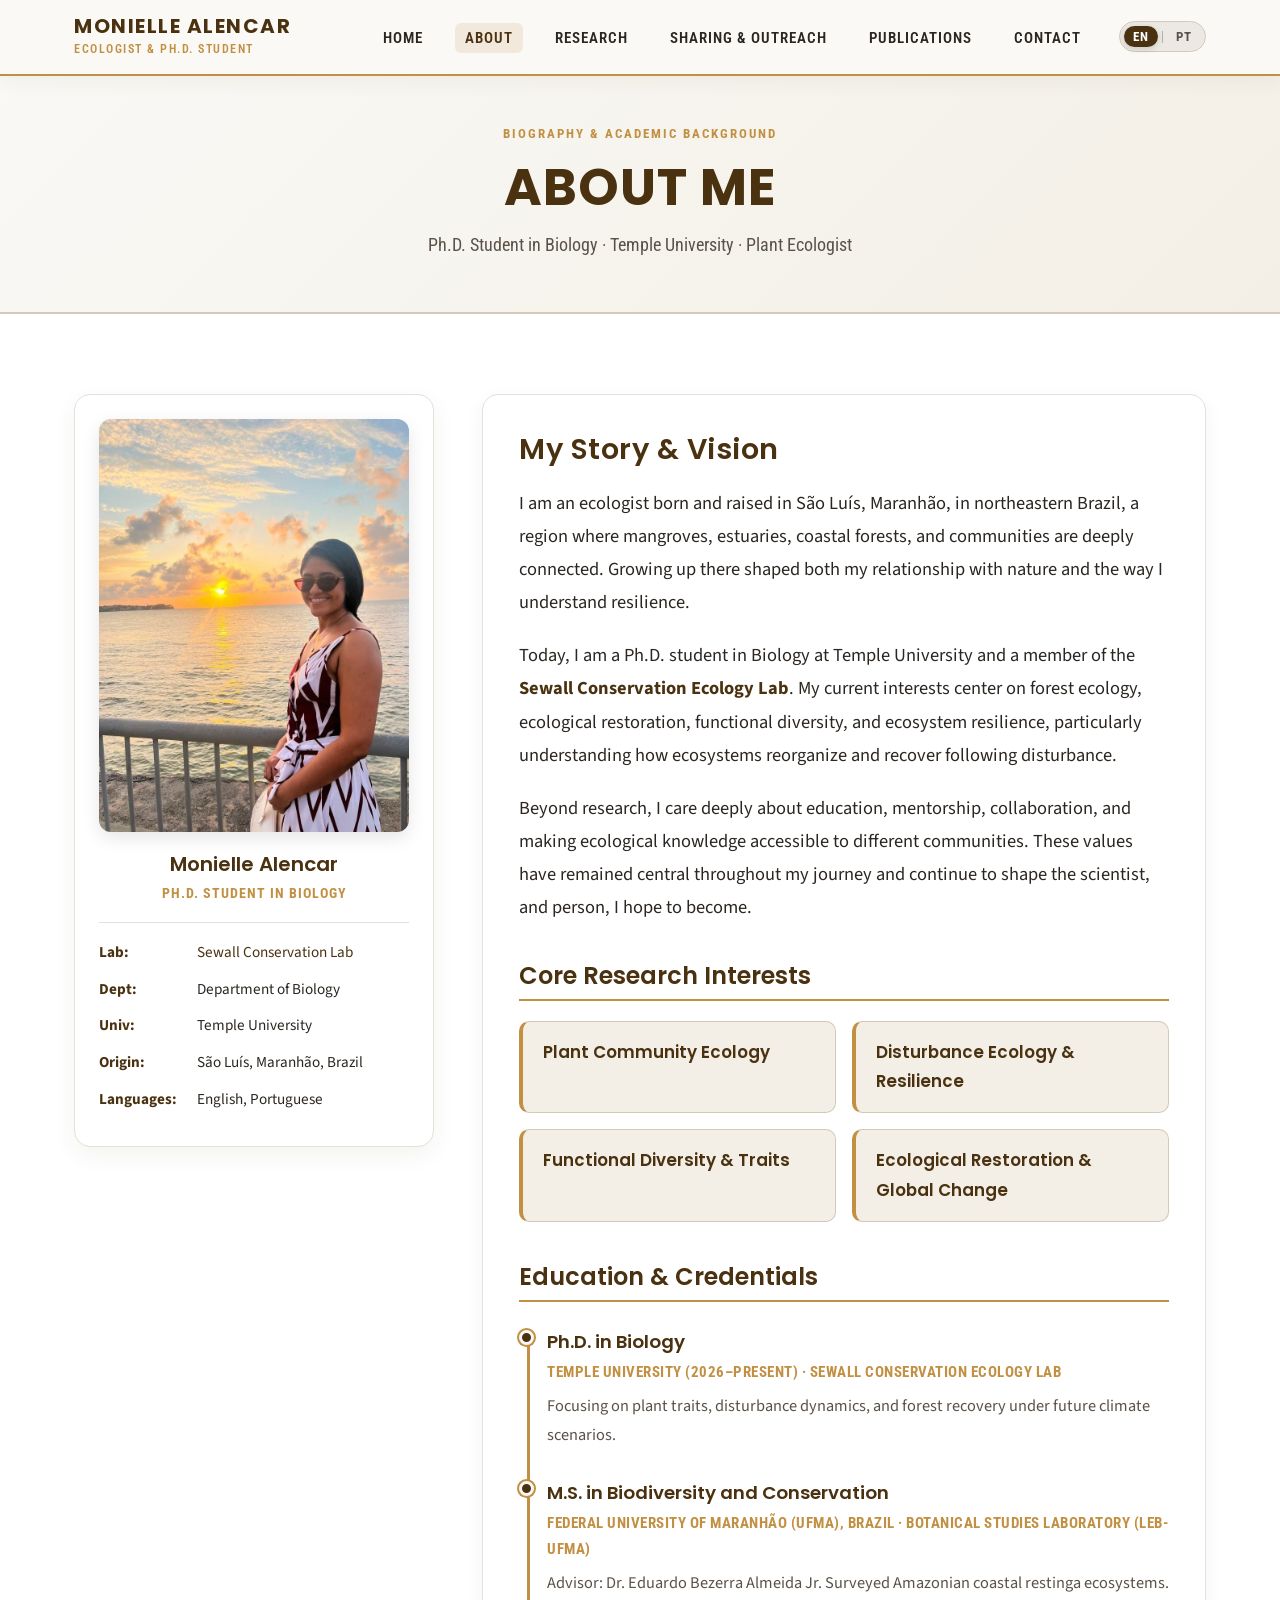
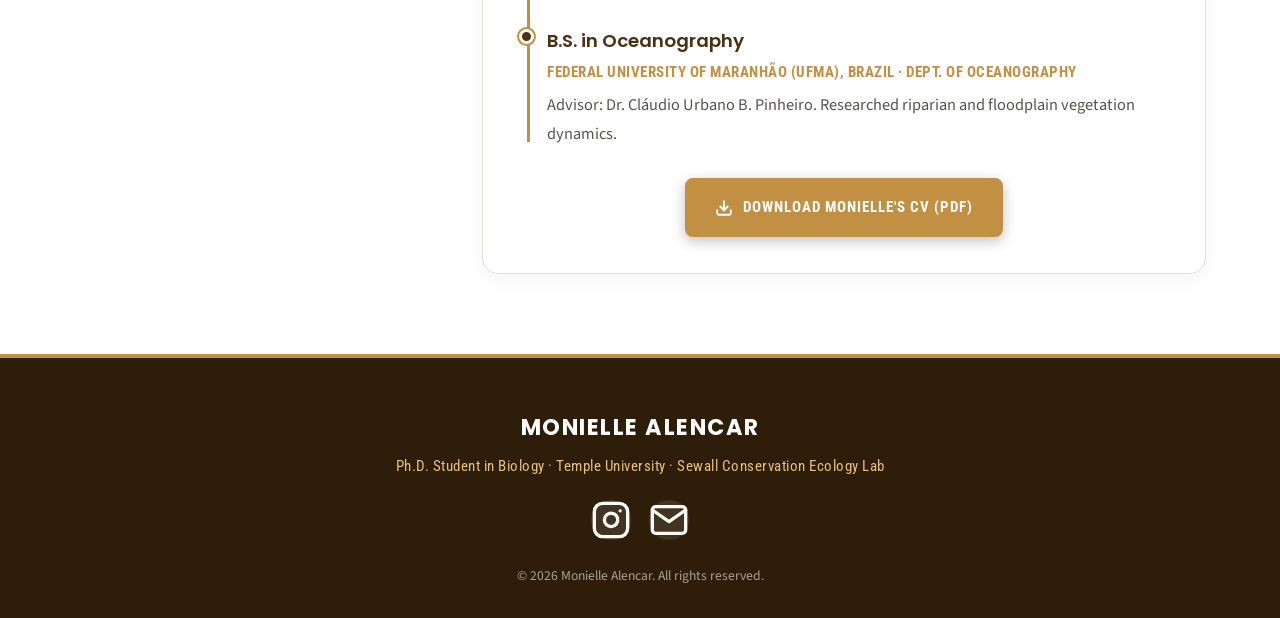
==== about.html @ a879ef67 "Add files via upload" ====
<!DOCTYPE html>
<html lang="en">
<head>
  <meta charset="UTF-8">
  <meta name="viewport" content="width=device-width, initial-scale=1.0">
  <title>About Me — Monielle Alencar</title>
  <meta name="description" content="About Monielle Alencar, Ph.D. Student in Biology at Temple University studying plant community ecology and forest recovery.">
  <link rel="preconnect" href="https://fonts.googleapis.com">
  <link rel="preconnect" href="https://fonts.gstatic.com" crossorigin>
  <link href="https://fonts.googleapis.com/css2?family=Poppins:ital,wght@0,400;0,600;0,700;1,400&family=Roboto+Condensed:wght@400;600;700&family=Source+Sans+Pro:ital,wght@0,400;0,600;1,400&display=swap" rel="stylesheet">
  <link rel="stylesheet" href="css/style.css">
</head>
<body>
  <!-- Navigation Header -->
  <nav class="navbar">
    <div class="nav-container">
      <a href="index.html" class="nav-logo-wrap">
        <span class="nav-logo">Monielle Alencar</span>
        <span class="nav-logo-sub">
          <span class="lang-en">ECOLOGIST &amp; PH.D. STUDENT</span>
          <span class="lang-pt" style="display:none;">ECOLÓGIST &amp; DOUTORANDA</span>
        </span>
      </a>
      <div class="nav-right-wrap">
        <ul class="nav-menu">
          <li><a href="index.html" class="nav-link">
            <span class="lang-en">Home</span>
            <span class="lang-pt" style="display:none;">Início</span>
          </a></li>
          <li><a href="about.html" class="nav-link active">
            <span class="lang-en">About</span>
            <span class="lang-pt" style="display:none;">Sobre</span>
          </a></li>
          <li><a href="research.html" class="nav-link">
            <span class="lang-en">Research</span>
            <span class="lang-pt" style="display:none;">Pesquisa</span>
          </a></li>
          <li><a href="sharing.html" class="nav-link">
            <span class="lang-en">Sharing &amp; Outreach</span>
            <span class="lang-pt" style="display:none;">Divulgação</span>
          </a></li>
          <li><a href="publications.html" class="nav-link">
            <span class="lang-en">Publications</span>
            <span class="lang-pt" style="display:none;">Publicações</span>
          </a></li>
          <li><a href="contact.html" class="nav-link">
            <span class="lang-en">Contact</span>
            <span class="lang-pt" style="display:none;">Contato</span>
          </a></li>
        </ul>
        <div class="lang-switcher">
          <button id="lang-en-btn" class="lang-btn active" onclick="setLanguage('en')">EN</button>
          <span class="lang-divider">|</span>
          <button id="lang-pt-btn" class="lang-btn" onclick="setLanguage('pt')">PT</button>
        </div>
        <button class="nav-toggle" aria-label="Toggle navigation">
          <span class="hamburger"></span>
        </button>
      </div>
    </div>
  </nav>

  <main>
    <!-- Subpage Header -->
    <header class="moni-page-header">
      <div class="container">
        <span class="moni-page-tag">
          <span class="lang-en">BIOGRAPHY &amp; ACADEMIC BACKGROUND</span>
          <span class="lang-pt" style="display:none;">BIOGRAFIA &amp; TRAJETÓRIA ACADÊMICA</span>
        </span>
        <h1>
          <span class="lang-en">ABOUT ME</span>
          <span class="lang-pt" style="display:none;">SOBRE MIM</span>
        </h1>
        <p>
          <span class="lang-en">Ph.D. Student in Biology &middot; Temple University &middot; Plant Ecologist</span>
          <span class="lang-pt" style="display:none;">Doutoranda em Biologia &middot; Temple University &middot; Ecóloga Vegetal</span>
        </p>
      </div>
    </header>

    <!-- Main About Grid -->
    <section class="section section-white">
      <div class="container">
        <div class="about-grid">
          <!-- Left Sidebar Profile Card -->
          <div class="about-sidebar-card">
            <img src="Photos/monielle-about.jpg" alt="Monielle Alencar in the field">
            <h3>Monielle Alencar</h3>
            <p class="sub">
              <span class="lang-en">Ph.D. Student in Biology</span>
              <span class="lang-pt" style="display:none;">Doutoranda em Biologia</span>
            </p>
            <div class="about-sidebar-info">
              <div>
                <strong>
                  <span class="lang-en">Lab:</span>
                  <span class="lang-pt" style="display:none;">Lab:</span>
                </strong>
                <span><a href="https://sites.temple.edu/bjsewall/" target="_blank" rel="noopener">Sewall Conservation Lab</a></span>
              </div>
              <div>
                <strong>
                  <span class="lang-en">Dept:</span>
                  <span class="lang-pt" style="display:none;">Depto:</span>
                </strong>
                <span>Department of Biology</span>
              </div>
              <div>
                <strong>
                  <span class="lang-en">Univ:</span>
                  <span class="lang-pt" style="display:none;">Univ:</span>
                </strong>
                <span>Temple University</span>
              </div>
              <div>
                <strong>
                  <span class="lang-en">Origin:</span>
                  <span class="lang-pt" style="display:none;">Origem:</span>
                </strong>
                <span>São Luís, Maranhão, Brazil</span>
              </div>
              <div>
                <strong>
                  <span class="lang-en">Languages:</span>
                  <span class="lang-pt" style="display:none;">Idiomas:</span>
                </strong>
                <span>English, Portuguese</span>
              </div>
            </div>
          </div>

          <!-- Right Content Box: Slide 2 Bio -->
          <div class="about-content-box">
            <h2 style="font-size: 1.8rem; margin-bottom: 20px;">
              <span class="lang-en">My Story &amp; Vision</span>
              <span class="lang-pt" style="display:none;">Minha História e Visão</span>
            </h2>

            <!-- English Bio from Slide 2 -->
            <div class="lang-en" style="line-height: 1.8; color: var(--color-text);">
              <p>I am an ecologist born and raised in São Luís, Maranhão, in northeastern Brazil, a region where mangroves, estuaries, coastal forests, and communities are deeply connected. Growing up there shaped both my relationship with nature and the way I understand resilience.</p>
              <p>Today, I am a Ph.D. student in Biology at Temple University and a member of the <a href="https://sites.temple.edu/bjsewall/" target="_blank" rel="noopener"><strong>Sewall Conservation Ecology Lab</strong></a>. My current interests center on forest ecology, ecological restoration, functional diversity, and ecosystem resilience, particularly understanding how ecosystems reorganize and recover following disturbance.</p>
              <p>Beyond research, I care deeply about education, mentorship, collaboration, and making ecological knowledge accessible to different communities. These values have remained central throughout my journey and continue to shape the scientist, and person, I hope to become.</p>
            </div>

            <!-- Portuguese Bio from Slide 2 -->
            <div class="lang-pt" style="display:none; line-height: 1.8; color: var(--color-text);">
              <p>Sou uma ecóloga nascida e criada em São Luís, Maranhão, no nordeste do Brasil, uma região onde manguezais, estuários, florestas costeiras e comunidades estão profundamente conectados. Crescer lá moldou tanto minha relação com a natureza quanto a maneira como compreendo a resiliência.</p>
              <p>Hoje, sou estudante de Doutorado em Biologia na Temple University e membro do <a href="https://sites.temple.edu/bjsewall/" target="_blank" rel="noopener"><strong>Sewall Conservation Ecology Lab</strong></a>. Meus interesses atuais concentram-se na ecologia florestal, restauração ecológica, diversidade funcional e resiliência dos ecossistemas, especialmente na compreensão de como os ecossistemas se reorganizam e se recuperam após distúrbios.</p>
              <p>Além da pesquisa, me importo profundamente com a educação, mentoria, colaboração e em tornar o conhecimento ecológico acessível a diferentes comunidades. Esses valores permaneceram centrais ao longo da minha jornada e continuam a moldar a cientista, e a pessoa, que espero me tornar.</p>
            </div>

            <!-- Research Interests Section -->
            <h3 style="margin-top: 36px; border-bottom: 2px solid var(--color-accent); padding-bottom: 8px;">
              <span class="lang-en">Core Research Interests</span>
              <span class="lang-pt" style="display:none;">Principais Interesses de Pesquisa</span>
            </h3>

            <div class="interests-grid">
              <div class="interest-pill">
                <span class="lang-en">Plant Community Ecology</span>
                <span class="lang-pt" style="display:none;">Ecologia de Comunidades Vegetais</span>
              </div>
              <div class="interest-pill">
                <span class="lang-en">Disturbance Ecology &amp; Resilience</span>
                <span class="lang-pt" style="display:none;">Ecologia de Distúrbios e Resiliência</span>
              </div>
              <div class="interest-pill">
                <span class="lang-en">Functional Diversity &amp; Traits</span>
                <span class="lang-pt" style="display:none;">Diversidade Funcional e Atributos</span>
              </div>
              <div class="interest-pill">
                <span class="lang-en">Ecological Restoration &amp; Global Change</span>
                <span class="lang-pt" style="display:none;">Restauração Ecológica e Mudanças Globais</span>
              </div>
            </div>

            <!-- Education Timeline -->
            <h3 style="margin-top: 40px; border-bottom: 2px solid var(--color-accent); padding-bottom: 8px;">
              <span class="lang-en">Education &amp; Credentials</span>
              <span class="lang-pt" style="display:none;">Educação e Títulos</span>
            </h3>

            <div class="timeline">
              <div class="timeline-item">
                <div class="timeline-dot"></div>
                <div class="timeline-degree">
                  <span class="lang-en">Ph.D. in Biology</span>
                  <span class="lang-pt" style="display:none;">Doutorado em Biologia</span>
                </div>
                <div class="timeline-meta">
                  <span class="lang-en">Temple University (2026–Present) &middot; Sewall Conservation Ecology Lab</span>
                  <span class="lang-pt" style="display:none;">Temple University (2026–Presente) &middot; Sewall Conservation Ecology Lab</span>
                </div>
                <div class="timeline-desc">
                  <span class="lang-en">Focusing on plant traits, disturbance dynamics, and forest recovery under future climate scenarios.</span>
                  <span class="lang-pt" style="display:none;">Foco em atributos de plantas, dinâmica de distúrbios e recuperação florestal sob cenários climáticos futuros.</span>
                </div>
              </div>

              <div class="timeline-item">
                <div class="timeline-dot"></div>
                <div class="timeline-degree">
                  <span class="lang-en">M.S. in Biodiversity and Conservation</span>
                  <span class="lang-pt" style="display:none;">Mestrado em Biodiversidade e Conservação</span>
                </div>
                <div class="timeline-meta">
                  <span class="lang-en">Federal University of Maranhão (UFMA), Brazil &middot; Botanical Studies Laboratory (LEB-UFMA)</span>
                  <span class="lang-pt" style="display:none;">Universidade Federal do Maranhão (UFMA) &middot; Laboratório de Estudos Botânicos (LEB-UFMA)</span>
                </div>
                <div class="timeline-desc">
                  <span class="lang-en">Advisor: Dr. Eduardo Bezerra Almeida Jr. Surveyed Amazonian coastal restinga ecosystems.</span>
                  <span class="lang-pt" style="display:none;">Orientador: Dr. Eduardo Bezerra Almeida Jr. Pesquisa sobre restingas amazônicas.</span>
                </div>
              </div>

              <div class="timeline-item">
                <div class="timeline-dot"></div>
                <div class="timeline-degree">
                  <span class="lang-en">B.S. in Oceanography</span>
                  <span class="lang-pt" style="display:none;">Bacharelado em Oceanografia</span>
                </div>
                <div class="timeline-meta">
                  <span class="lang-en">Federal University of Maranhão (UFMA), Brazil &middot; Dept. of Oceanography</span>
                  <span class="lang-pt" style="display:none;">Universidade Federal do Maranhão (UFMA) &middot; Depto. de Oceanografia</span>
                </div>
                <div class="timeline-desc">
                  <span class="lang-en">Advisor: Dr. Cláudio Urbano B. Pinheiro. Researched riparian and floodplain vegetation dynamics.</span>
                  <span class="lang-pt" style="display:none;">Orientador: Dr. Cláudio Urbano B. Pinheiro. Pesquisa sobre vegetação ciliar e estuarina.</span>
                </div>
              </div>
            </div>

            <div style="margin-top: 30px; text-align: center;">
              <a href="Monielle_Alencar_CV.pdf" target="_blank" rel="noopener" class="btn btn-primary">
                <svg width="18" height="18" viewBox="0 0 24 24" fill="none" stroke="currentColor" stroke-width="2.5" stroke-linecap="round" stroke-linejoin="round"><path d="M21 15v4a2 2 0 0 1-2 2H5a2 2 0 0 1-2-2v-4"/><polyline points="7 10 12 15 17 10"/><line x1="12" y1="15" x2="12" y2="3"/></svg>
                <span class="lang-en">Download Monielle's CV (PDF)</span>
                <span class="lang-pt" style="display:none;">Baixar Currículo de Monielle (PDF)</span>
              </a>
            </div>
          </div>
        </div>
      </div>
    </section>
  </main>

  <!-- Footer -->
  <footer class="site-footer">
    <div class="container">
      <p class="footer-name">Monielle Alencar</p>
      <p class="footer-affiliation">
        <span class="lang-en">Ph.D. Student in Biology &middot; Temple University &middot; Sewall Conservation Ecology Lab</span>
        <span class="lang-pt" style="display:none;">Doutoranda em Biologia &middot; Temple University &middot; Sewall Conservation Ecology Lab</span>
      </p>
      <div class="footer-links">
        <a href="https://www.instagram.com/ecologybymoni/" target="_blank" rel="noopener" aria-label="Instagram">
          <svg xmlns="http://www.w3.org/2000/svg" viewBox="0 0 24 24" fill="none" stroke="currentColor" stroke-width="2" stroke-linecap="round" stroke-linejoin="round"><rect x="2" y="2" width="20" height="20" rx="5" ry="5"/><path d="M16 11.37A4 4 0 1 1 12.63 8 4 4 0 0 1 16 11.37z"/><line x1="17.5" y1="6.5" x2="17.51" y2="6.5"/></svg>
        </a>
        <a href="mailto:monielle.alencar@temple.edu" aria-label="Email">
          <svg xmlns="http://www.w3.org/2000/svg" viewBox="0 0 24 24" fill="none" stroke="currentColor" stroke-width="2" stroke-linecap="round" stroke-linejoin="round"><path d="M4 4h16c1.1 0 2 .9 2 2v12c0 1.1-.9 2-2 2H4c-1.1 0-2-.9-2-2V6c0-1.1.9-2 2-2z"/><polyline points="22,6 12,13 2,6"/></svg>
        </a>
      </div>
      <p class="footer-copyright">&copy; 2026 Monielle Alencar. All rights reserved.</p>
    </div>
  </footer>

  <script src="js/main.js"></script>
</body>
</html>
---- css/style.css ----
/* ============================================================
   Monielle Alencar — Personal Academic Website
   Design System: Organic Academic / Botanical Earth Theme
   Colors: Coffee Earth (#4A3110), Warm Gold (#C29043), Warm Cream (#FAF9F6), Spruce (#2A4736)
   Typography: Poppins (Headings) + Roboto Condensed (Subheaders/Nav) + Source Sans Pro (Body)
   Bilingual Support: English & Portuguese
   ============================================================ */

:root {
  /* Color Palette */
  --color-primary: #4A3110;        /* Deep Coffee Earth */
  --color-primary-light: #6B491C;  /* Warm Light Coffee */
  --color-primary-dark: #2D1D09;   /* Darkest Earth */
  --color-accent: #C29043;        /* Warm Earth Gold */
  --color-accent-light: #E8C178;  /* Soft Ochre */
  --color-spruce: #2A4736;        /* Forest Botanical Accent */
  --color-cream: #FAF9F6;         /* Pure Warm Cream Background */
  --color-cream-dark: #F3EFE6;    /* Slightly darker cream card backdrop */
  --color-white: #FFFFFF;         /* Crisp White */
  --color-text: #2B2621;          /* Dark Charcoal Text */
  --color-text-light: #5A5248;    /* Soft Muted Text */
  --color-border: #E5E0D8;        /* Border tint */
  --color-border-warm: #D4C9B8;   /* Warm Border */

  /* Fonts */
  --font-heading: 'Poppins', sans-serif;
  --font-nav: 'Roboto Condensed', sans-serif;
  --font-body: 'Source Sans Pro', -apple-system, sans-serif;

  /* Layout Spacing */
  --section-padding: 80px 0;
  --container-width: 1180px;
  --container-padding: 0 24px;
  --nav-height: 76px;

  /* Transitions */
  --transition-fast: 0.2s ease;
  --transition-normal: 0.35s ease;
  --transition-slow: 0.5s ease;
}

/* ---------- Reset & Base ---------- */
*, *::before, *::after {
  margin: 0;
  padding: 0;
  box-sizing: border-box;
}

html {
  scroll-behavior: smooth;
  -webkit-font-smoothing: antialiased;
  -moz-osx-font-smoothing: grayscale;
}

body {
  font-family: var(--font-body);
  font-size: 1.15rem;
  line-height: 1.75;
  color: var(--color-text);
  background-color: var(--color-cream);
  overflow-x: hidden;
}

img {
  max-width: 100%;
  height: auto;
  display: block;
}

a {
  color: var(--color-primary);
  text-decoration: none;
  transition: color var(--transition-fast);
}

a:hover {
  color: var(--color-accent);
}

::selection {
  background: var(--color-primary);
  color: var(--color-white);
}

/* ---------- Typography ---------- */
h1, h2, h3, h4, h5 {
  font-family: var(--font-heading);
  font-weight: 600;
  line-height: 1.25;
  color: var(--color-primary);
}

h1 {
  font-size: clamp(2.3rem, 5vw, 3.8rem);
  letter-spacing: 0.5px;
}

h2 {
  font-size: clamp(1.75rem, 3.5vw, 2.4rem);
  letter-spacing: 0.5px;
  margin-bottom: 20px;
}

h3 {
  font-size: clamp(1.2rem, 2.2vw, 1.5rem);
  margin-bottom: 12px;
}

p {
  margin-bottom: 1.1em;
}

p:last-child {
  margin-bottom: 0;
}

.container {
  max-width: var(--container-width);
  margin: 0 auto;
  padding: var(--container-padding);
}

/* ---------- Navigation Header ---------- */
.navbar {
  position: fixed;
  top: 0;
  left: 0;
  right: 0;
  height: var(--nav-height);
  z-index: 1000;
  background: rgba(250, 249, 246, 0.96);
  backdrop-filter: blur(10px);
  border-bottom: 2px solid var(--color-accent);
  box-shadow: 0 4px 20px rgba(74, 49, 16, 0.06);
  transition: all var(--transition-normal);
}

.nav-container {
  max-width: var(--container-width);
  margin: 0 auto;
  padding: 0 24px;
  height: 100%;
  display: flex;
  align-items: center;
  justify-content: space-between;
}

.nav-logo-wrap {
  display: flex;
  flex-direction: column;
}

.nav-logo {
  font-family: var(--font-heading);
  font-size: 1.25rem;
  font-weight: 700;
  letter-spacing: 1.5px;
  text-transform: uppercase;
  color: var(--color-primary);
  line-height: 1.1;
}

.nav-logo-sub {
  font-family: var(--font-nav);
  font-size: 0.72rem;
  font-weight: 600;
  letter-spacing: 1.5px;
  text-transform: uppercase;
  color: var(--color-accent);
  margin-top: 2px;
}

.nav-right-wrap {
  display: flex;
  align-items: center;
  gap: 28px;
}

.nav-menu {
  display: flex;
  list-style: none;
  gap: 22px;
  align-items: center;
}

.nav-link {
  font-family: var(--font-nav);
  font-size: 0.95rem;
  font-weight: 600;
  letter-spacing: 1px;
  text-transform: uppercase;
  color: var(--color-text);
  padding: 6px 10px;
  border-radius: 6px;
  transition: all var(--transition-fast);
}

.nav-link:hover,
.nav-link.active {
  color: var(--color-primary);
  background: rgba(194, 144, 67, 0.14);
}

/* Language Selector Pill */
.lang-switcher {
  display: flex;
  align-items: center;
  gap: 3px;
  background: rgba(74, 49, 16, 0.08);
  padding: 4px;
  border-radius: 20px;
  border: 1px solid var(--color-border-warm);
}

.lang-btn {
  background: none;
  border: none;
  font-family: var(--font-nav);
  font-size: 0.8rem;
  font-weight: 700;
  letter-spacing: 1px;
  color: var(--color-text-light);
  cursor: pointer;
  padding: 3px 9px;
  border-radius: 14px;
  transition: all var(--transition-fast);
}

.lang-btn.active {
  background: var(--color-primary);
  color: var(--color-white) !important;
  box-shadow: 0 2px 6px rgba(0, 0, 0, 0.15);
}

.lang-divider {
  font-size: 0.75rem;
  opacity: 0.4;
  color: var(--color-text);
}

/* Hamburger Menu (Mobile) */
.nav-toggle {
  display: none;
  background: none;
  border: none;
  cursor: pointer;
  padding: 8px;
  z-index: 1001;
}

.hamburger {
  display: block;
  width: 24px;
  height: 2px;
  background: var(--color-primary);
  position: relative;
  transition: background var(--transition-fast);
}

.hamburger::before, .hamburger::after {
  content: '';
  position: absolute;
  left: 0;
  width: 24px;
  height: 2px;
  background: var(--color-primary);
  transition: transform var(--transition-normal);
}

.hamburger::before { top: -7px; }
.hamburger::after { top: 7px; }

.nav-toggle.active .hamburger { background: transparent; }
.nav-toggle.active .hamburger::before { transform: translateY(7px) rotate(45deg); }
.nav-toggle.active .hamburger::after { transform: translateY(-7px) rotate(-45deg); }

/* ---------- Homepage Split Hero ---------- */
.moni-hero {
  position: relative;
  padding-top: calc(var(--nav-height) + 50px);
  padding-bottom: 75px;
  background: linear-gradient(135deg, rgba(30, 18, 6, 0.82) 0%, rgba(55, 36, 14, 0.72) 100%), url('../Photos/research-phd-forest.jpg') center/cover no-repeat;
  border-bottom: 2px solid var(--color-accent);
  color: var(--color-white);
}

.moni-hero-grid {
  display: grid;
  grid-template-columns: 1.15fr 1fr;
  gap: 50px;
  align-items: center;
}

.moni-badge {
  display: inline-flex;
  align-items: center;
  gap: 8px;
  background: var(--color-accent);
  color: var(--color-white);
  font-family: var(--font-nav);
  font-size: 0.82rem;
  font-weight: 700;
  letter-spacing: 1.5px;
  text-transform: uppercase;
  padding: 6px 14px;
  border-radius: 20px;
  margin-bottom: 20px;
}

.moni-hero-text h1 {
  color: #FFFFFF;
  font-size: clamp(2.5rem, 4.5vw, 3.6rem);
  font-weight: 700;
  line-height: 1.15;
  margin-bottom: 16px;
  text-shadow: 0 2px 10px rgba(0,0,0,0.3);
}

.moni-hero-subtitle {
  font-family: var(--font-nav);
  font-size: 1.2rem;
  font-weight: 700;
  color: var(--color-accent-light);
  letter-spacing: 1px;
  text-transform: uppercase;
  margin-bottom: 20px;
}

.moni-hero-bio {
  font-size: 1.15rem;
  color: rgba(255, 255, 255, 0.94);
  margin-bottom: 30px;
  line-height: 1.7;
}

.moni-btn-group {
  display: flex;
  flex-wrap: wrap;
  gap: 16px;
}

.btn {
  display: inline-flex;
  align-items: center;
  gap: 10px;
  padding: 14px 28px;
  border-radius: 8px;
  font-family: var(--font-nav);
  font-size: 0.95rem;
  font-weight: 700;
  letter-spacing: 1px;
  text-transform: uppercase;
  cursor: pointer;
  transition: all var(--transition-normal);
}

.btn-primary {
  background: var(--color-accent);
  color: var(--color-white);
  border: 2px solid var(--color-accent);
  box-shadow: 0 4px 14px rgba(0, 0, 0, 0.25);
}

.btn-primary:hover {
  background: #D49D4A;
  border-color: #D49D4A;
  color: var(--color-white);
  transform: translateY(-2px);
  box-shadow: 0 6px 20px rgba(0, 0, 0, 0.35);
}

.btn-secondary {
  background: transparent;
  color: #FFFFFF;
  border: 2px solid #FFFFFF;
}

.btn-secondary:hover {
  background: #FFFFFF;
  color: var(--color-primary);
  transform: translateY(-2px);
}

/* Hero Asymmetric Terraced Image Frame */
.moni-hero-image-wrap {
  position: relative;
  display: flex;
  justify-content: center;
}

.moni-hero-frame {
  position: relative;
  width: 100%;
  max-width: 400px;
}

.moni-hero-frame::before {
  content: '';
  position: absolute;
  top: -16px;
  right: -16px;
  bottom: 16px;
  left: 16px;
  background: var(--color-accent);
  border-radius: 16px;
  z-index: 1;
}

.moni-hero-frame img {
  position: relative;
  z-index: 2;
  width: 100%;
  border-radius: 16px;
  box-shadow: 0 16px 36px rgba(45, 29, 9, 0.18);
  border: 4px solid var(--color-white);
}

/* ---------- Subpage Editorial Header ---------- */
.moni-page-header {
  padding-top: calc(var(--nav-height) + 40px);
  padding-bottom: 50px;
  background: linear-gradient(135deg, var(--color-cream) 0%, var(--color-cream-dark) 100%);
  border-bottom: 2px solid var(--color-border-warm);
  text-align: center;
}

.moni-page-tag {
  display: inline-block;
  font-family: var(--font-nav);
  font-size: 0.8rem;
  font-weight: 700;
  letter-spacing: 2px;
  text-transform: uppercase;
  color: var(--color-accent);
  margin-bottom: 10px;
}

.moni-page-header h1 {
  color: var(--color-primary);
  font-size: clamp(2.2rem, 4vw, 3.4rem);
  font-weight: 700;
  text-transform: uppercase;
  letter-spacing: 1px;
  margin-bottom: 10px;
}

.moni-page-header p {
  font-family: var(--font-nav);
  font-size: 1.15rem;
  color: var(--color-text-light);
  max-width: 650px;
  margin: 0 auto;
}

/* ---------- PowerPoint Callout Quote Banner ---------- */
.pptx-callout-banner {
  background: linear-gradient(135deg, #4A3110 0%, #362208 100%);
  color: var(--color-white);
  padding: 36px 40px;
  border-radius: 16px;
  box-shadow: 0 10px 28px rgba(74, 49, 16, 0.2);
  border-left: 6px solid var(--color-accent);
  margin: 40px 0;
  position: relative;
  overflow: hidden;
}

.pptx-callout-banner::before {
  content: '“';
  position: absolute;
  top: -10px;
  left: 20px;
  font-size: 7rem;
  font-family: Georgia, serif;
  color: rgba(194, 144, 67, 0.15);
  line-height: 1;
}

.pptx-callout-banner p {
  position: relative;
  z-index: 2;
  font-family: var(--font-heading);
  font-size: clamp(1.05rem, 1.8vw, 1.25rem);
  font-weight: 600;
  letter-spacing: 1px;
  line-height: 1.65;
  text-transform: uppercase;
  margin: 0;
  color: var(--color-white);
}

/* ---------- Section Styling ---------- */
.section {
  padding: var(--section-padding);
}

.section-white {
  background-color: var(--color-white);
}

.section-cream {
  background-color: var(--color-cream-dark);
}

.section-header {
  text-align: center;
  margin-bottom: 44px;
}

.section-header h2 {
  color: var(--color-primary);
  margin-bottom: 10px;
}

.section-line {
  width: 50px;
  height: 3px;
  background: var(--color-accent);
  margin: 0 auto 16px;
  border-radius: 2px;
}

.section-header p {
  color: var(--color-text-light);
  font-size: 1.1rem;
  max-width: 660px;
  margin: 0 auto;
}

/* ---------- Cards Grid (Feature Pillars) ---------- */
.pillars-grid {
  display: grid;
  grid-template-columns: repeat(auto-fit, minmax(320px, 1fr));
  gap: 28px;
}

.pillar-card {
  background: var(--color-white);
  border-radius: 16px;
  padding: 32px 28px;
  border: 1px solid var(--color-border);
  box-shadow: 0 6px 18px rgba(74, 49, 16, 0.05);
  border-top: 4px solid var(--color-accent);
  transition: all var(--transition-normal);
}

.pillar-card:hover {
  transform: translateY(-4px);
  box-shadow: 0 12px 30px rgba(74, 49, 16, 0.12);
  border-top-color: var(--color-primary);
}

.pillar-icon {
  font-size: 2.2rem;
  margin-bottom: 16px;
  display: inline-block;
}

.pillar-card h3 {
  font-size: 1.3rem;
  color: var(--color-primary);
  margin-bottom: 12px;
}

.pillar-card p {
  font-size: 1.05rem;
  color: var(--color-text-light);
  line-height: 1.65;
}

/* ---------- About Page Layout ---------- */
.about-grid {
  display: grid;
  grid-template-columns: 360px 1fr;
  gap: 48px;
  align-items: start;
}

.about-sidebar-card {
  background: var(--color-white);
  border-radius: 16px;
  padding: 24px;
  border: 1px solid var(--color-border);
  box-shadow: 0 8px 24px rgba(74, 49, 16, 0.06);
  text-align: center;
  position: sticky;
  top: 100px;
}

.about-sidebar-card img {
  width: 100%;
  border-radius: 12px;
  margin-bottom: 20px;
  box-shadow: 0 6px 18px rgba(0,0,0,0.1);
}

.about-sidebar-card h3 {
  font-size: 1.25rem;
  margin-bottom: 4px;
}

.about-sidebar-card p.sub {
  font-family: var(--font-nav);
  color: var(--color-accent);
  font-weight: 700;
  font-size: 0.9rem;
  text-transform: uppercase;
  letter-spacing: 1px;
  margin-bottom: 16px;
}

.about-sidebar-info {
  text-align: left;
  border-top: 1px solid var(--color-border);
  padding-top: 16px;
  font-size: 0.95rem;
  color: var(--color-text);
}

.about-sidebar-info div {
  margin-bottom: 10px;
  display: flex;
  gap: 8px;
}

.about-sidebar-info strong {
  color: var(--color-primary);
  min-width: 90px;
}

/* Content Box */
.about-content-box {
  background: var(--color-white);
  border-radius: 16px;
  padding: 36px;
  border: 1px solid var(--color-border);
  box-shadow: 0 6px 20px rgba(74, 49, 16, 0.05);
}

/* Interests Badges */
.interests-grid {
  display: grid;
  grid-template-columns: repeat(auto-fit, minmax(260px, 1fr));
  gap: 16px;
  margin-top: 20px;
}

.interest-pill {
  background: var(--color-cream-dark);
  border: 1px solid var(--color-border-warm);
  border-left: 4px solid var(--color-accent);
  padding: 16px 20px;
  border-radius: 10px;
  font-family: var(--font-heading);
  font-weight: 600;
  font-size: 1.05rem;
  color: var(--color-primary);
  transition: all var(--transition-fast);
}

.interest-pill:hover {
  background: var(--color-primary);
  color: var(--color-white);
  border-left-color: var(--color-accent);
  transform: translateX(4px);
}

/* Education Timeline */
.timeline {
  position: relative;
  margin-top: 24px;
  padding-left: 28px;
}

.timeline::before {
  content: '';
  position: absolute;
  top: 6px;
  left: 8px;
  bottom: 6px;
  width: 3px;
  background: var(--color-accent);
}

.timeline-item {
  position: relative;
  margin-bottom: 28px;
}

.timeline-item:last-child {
  margin-bottom: 0;
}

.timeline-dot {
  position: absolute;
  left: -28px;
  top: 4px;
  width: 15px;
  height: 15px;
  border-radius: 50%;
  background: var(--color-primary);
  border: 3px solid var(--color-cream);
  box-shadow: 0 0 0 2px var(--color-accent);
}

.timeline-degree {
  font-family: var(--font-heading);
  font-size: 1.15rem;
  font-weight: 600;
  color: var(--color-primary);
  margin-bottom: 2px;
}

.timeline-meta {
  font-family: var(--font-nav);
  font-size: 0.92rem;
  font-weight: 700;
  color: var(--color-accent);
  text-transform: uppercase;
  letter-spacing: 0.5px;
  margin-bottom: 6px;
}

.timeline-desc {
  font-size: 1.02rem;
  color: var(--color-text-light);
}

/* ---------- Research Page Layout ---------- */
.research-card-featured {
  background: var(--color-white);
  border-radius: 16px;
  overflow: hidden;
  border: 1px solid var(--color-border);
  box-shadow: 0 10px 30px rgba(74, 49, 16, 0.08);
  margin-bottom: 40px;
}

.research-card-body {
  padding: 36px;
}

.research-badge-tag {
  display: inline-block;
  background: var(--color-accent);
  color: var(--color-white);
  font-family: var(--font-nav);
  font-size: 0.8rem;
  font-weight: 700;
  letter-spacing: 1.5px;
  text-transform: uppercase;
  padding: 4px 12px;
  border-radius: 12px;
  margin-bottom: 14px;
}

.research-card-featured h3 {
  font-size: 1.6rem;
  color: var(--color-primary);
  margin-bottom: 16px;
}

.trait-tags {
  display: flex;
  flex-wrap: wrap;
  gap: 10px;
  margin-top: 20px;
}

.trait-tag {
  background: var(--color-cream-dark);
  color: var(--color-primary);
  border: 1px solid var(--color-border-warm);
  font-family: var(--font-nav);
  font-size: 0.88rem;
  font-weight: 600;
  padding: 6px 14px;
  border-radius: 20px;
}

/* Horizontal Research Card */
.research-card-h {
  display: grid;
  grid-template-columns: 340px 1fr;
  background: var(--color-white);
  border-radius: 16px;
  overflow: hidden;
  border: 1px solid var(--color-border);
  box-shadow: 0 6px 20px rgba(74, 49, 16, 0.06);
  margin-bottom: 32px;
}

.research-card-h img {
  width: 100%;
  height: 100%;
  object-fit: cover;
}

.research-card-h-content {
  padding: 32px;
}

.pi-tag {
  font-family: var(--font-nav);
  font-size: 0.88rem;
  font-weight: 700;
  color: var(--color-accent);
  margin-top: 14px;
  border-top: 1px solid var(--color-border);
  padding-top: 10px;
}

/* ---------- Sharing & Fellowships ---------- */
.sharing-grid {
  display: grid;
  grid-template-columns: repeat(auto-fit, minmax(320px, 1fr));
  gap: 28px;
  margin-bottom: 50px;
}

.sharing-card {
  background: var(--color-white);
  border-radius: 16px;
  overflow: hidden;
  border: 1px solid var(--color-border);
  box-shadow: 0 6px 20px rgba(74, 49, 16, 0.06);
  transition: transform var(--transition-normal);
}

.sharing-card:hover {
  transform: translateY(-4px);
  box-shadow: 0 12px 30px rgba(74, 49, 16, 0.12);
}

.sharing-card img {
  width: 100%;
  height: 220px;
  object-fit: cover;
}

.sharing-card-content {
  padding: 24px;
}

/* Fellowships Grid */
.fellowships-list {
  display: flex;
  flex-direction: column;
  gap: 20px;
}

.fellowship-card {
  background: var(--color-white);
  border-left: 5px solid var(--color-accent);
  border-radius: 12px;
  padding: 24px 28px;
  border-top: 1px solid var(--color-border);
  border-right: 1px solid var(--color-border);
  border-bottom: 1px solid var(--color-border);
  box-shadow: 0 4px 14px rgba(74, 49, 16, 0.04);
}

.fellowship-header {
  display: flex;
  justify-content: space-between;
  align-items: baseline;
  flex-wrap: wrap;
  gap: 10px;
  margin-bottom: 8px;
}

.fellowship-title {
  font-family: var(--font-heading);
  font-size: 1.2rem;
  font-weight: 600;
  color: var(--color-primary);
}

.fellowship-year {
  font-family: var(--font-nav);
  font-size: 0.9rem;
  font-weight: 700;
  color: var(--color-white);
  background: var(--color-primary);
  padding: 3px 10px;
  border-radius: 12px;
}

/* ---------- Publications Layout ---------- */
.pub-note-box {
  background: var(--color-cream-dark);
  border: 2px dashed var(--color-accent);
  border-radius: 12px;
  padding: 18px 24px;
  text-align: center;
  font-family: var(--font-nav);
  font-weight: 700;
  font-size: 1.05rem;
  color: var(--color-primary);
  margin-bottom: 36px;
}

.pub-card {
  background: var(--color-white);
  border-radius: 12px;
  padding: 24px 28px;
  border: 1px solid var(--color-border);
  box-shadow: 0 4px 14px rgba(74, 49, 16, 0.04);
  margin-bottom: 20px;
  border-left: 4px solid var(--color-primary);
  transition: transform var(--transition-fast);
}

.pub-card:hover {
  transform: translateX(4px);
  box-shadow: 0 8px 24px rgba(74, 49, 16, 0.08);
}

.pub-type-tag {
  display: inline-block;
  font-family: var(--font-nav);
  font-size: 0.75rem;
  font-weight: 700;
  letter-spacing: 1px;
  text-transform: uppercase;
  color: var(--color-accent);
  margin-bottom: 6px;
}

.pub-authors {
  font-size: 1.05rem;
  color: var(--color-text);
  margin-bottom: 4px;
}

.pub-title {
  font-family: var(--font-heading);
  font-size: 1.15rem;
  font-weight: 600;
  color: var(--color-primary);
  margin-bottom: 6px;
}

.pub-journal {
  font-style: italic;
  color: var(--color-text-light);
  font-size: 0.98rem;
}

/* ---------- Contact Page Layout ---------- */
.contact-grid {
  display: grid;
  grid-template-columns: 360px 1fr 1fr;
  gap: 28px;
  align-items: stretch;
}

.contact-card {
  background: var(--color-white);
  border-radius: 16px;
  padding: 32px;
  border: 1px solid var(--color-border);
  box-shadow: 0 6px 20px rgba(74, 49, 16, 0.06);
}

.academic-link {
  display: flex;
  align-items: center;
  gap: 14px;
  padding: 14px 18px;
  background: var(--color-cream);
  border: 1px solid var(--color-border-warm);
  border-radius: 10px;
  color: var(--color-primary);
  transition: all var(--transition-fast);
}

.academic-link:hover {
  background: var(--color-primary);
  color: var(--color-white);
  border-color: var(--color-primary);
}

/* ---------- Footer ---------- */
.site-footer {
  background: var(--color-primary-dark);
  color: var(--color-cream);
  padding: 50px 0 30px 0;
  text-align: center;
  border-top: 4px solid var(--color-accent);
}

.footer-name {
  font-family: var(--font-heading);
  font-size: 1.4rem;
  font-weight: 700;
  letter-spacing: 1.5px;
  text-transform: uppercase;
  color: var(--color-white);
  margin-bottom: 6px;
}

.footer-affiliation {
  font-family: var(--font-nav);
  font-size: 0.95rem;
  color: var(--color-accent-light);
  letter-spacing: 0.5px;
  margin-bottom: 20px;
}

.footer-links {
  display: flex;
  justify-content: center;
  gap: 18px;
  margin-bottom: 24px;
}

.footer-links a {
  color: var(--color-cream);
  width: 40px;
  height: 40px;
  border-radius: 50%;
  background: rgba(255, 255, 255, 0.1);
  display: flex;
  align-items: center;
  justify-content: center;
  transition: all var(--transition-fast);
}

.footer-links a:hover {
  background: var(--color-accent);
  color: var(--color-white);
  transform: translateY(-2px);
}

.footer-copyright {
  font-size: 0.85rem;
  opacity: 0.6;
}

/* ---------- Responsive Breakpoints (Phone & Tablet) ---------- */
@media (max-width: 992px) {
  .moni-hero-grid,
  .about-grid,
  .research-card-h,
  .contact-grid {
    grid-template-columns: 1fr;
  }

  .about-sidebar-card {
    position: static;
  }

  .moni-hero-frame {
    margin: 0 auto;
  }
}

@media (max-width: 768px) {
  :root {
    --nav-height: 68px;
    --section-padding: 55px 0;
  }

  .nav-menu {
    position: fixed;
    top: var(--nav-height);
    left: 0;
    right: 0;
    background: var(--color-cream);
    flex-direction: column;
    padding: 30px;
    gap: 20px;
    border-bottom: 2px solid var(--color-accent);
    box-shadow: 0 10px 30px rgba(0,0,0,0.15);
    transform: translateY(-150%);
    opacity: 0;
    pointer-events: none;
    transition: all var(--transition-normal);
  }

  .nav-menu.active {
    transform: translateY(0);
    opacity: 1;
    pointer-events: auto;
  }

  .nav-toggle {
    display: block;
  }

  .pptx-callout-banner {
    padding: 24px 20px;
  }

  .pptx-callout-banner p {
    font-size: 1rem;
  }

  .pillars-grid,
  .sharing-grid {
    grid-template-columns: 1fr;
  }
}
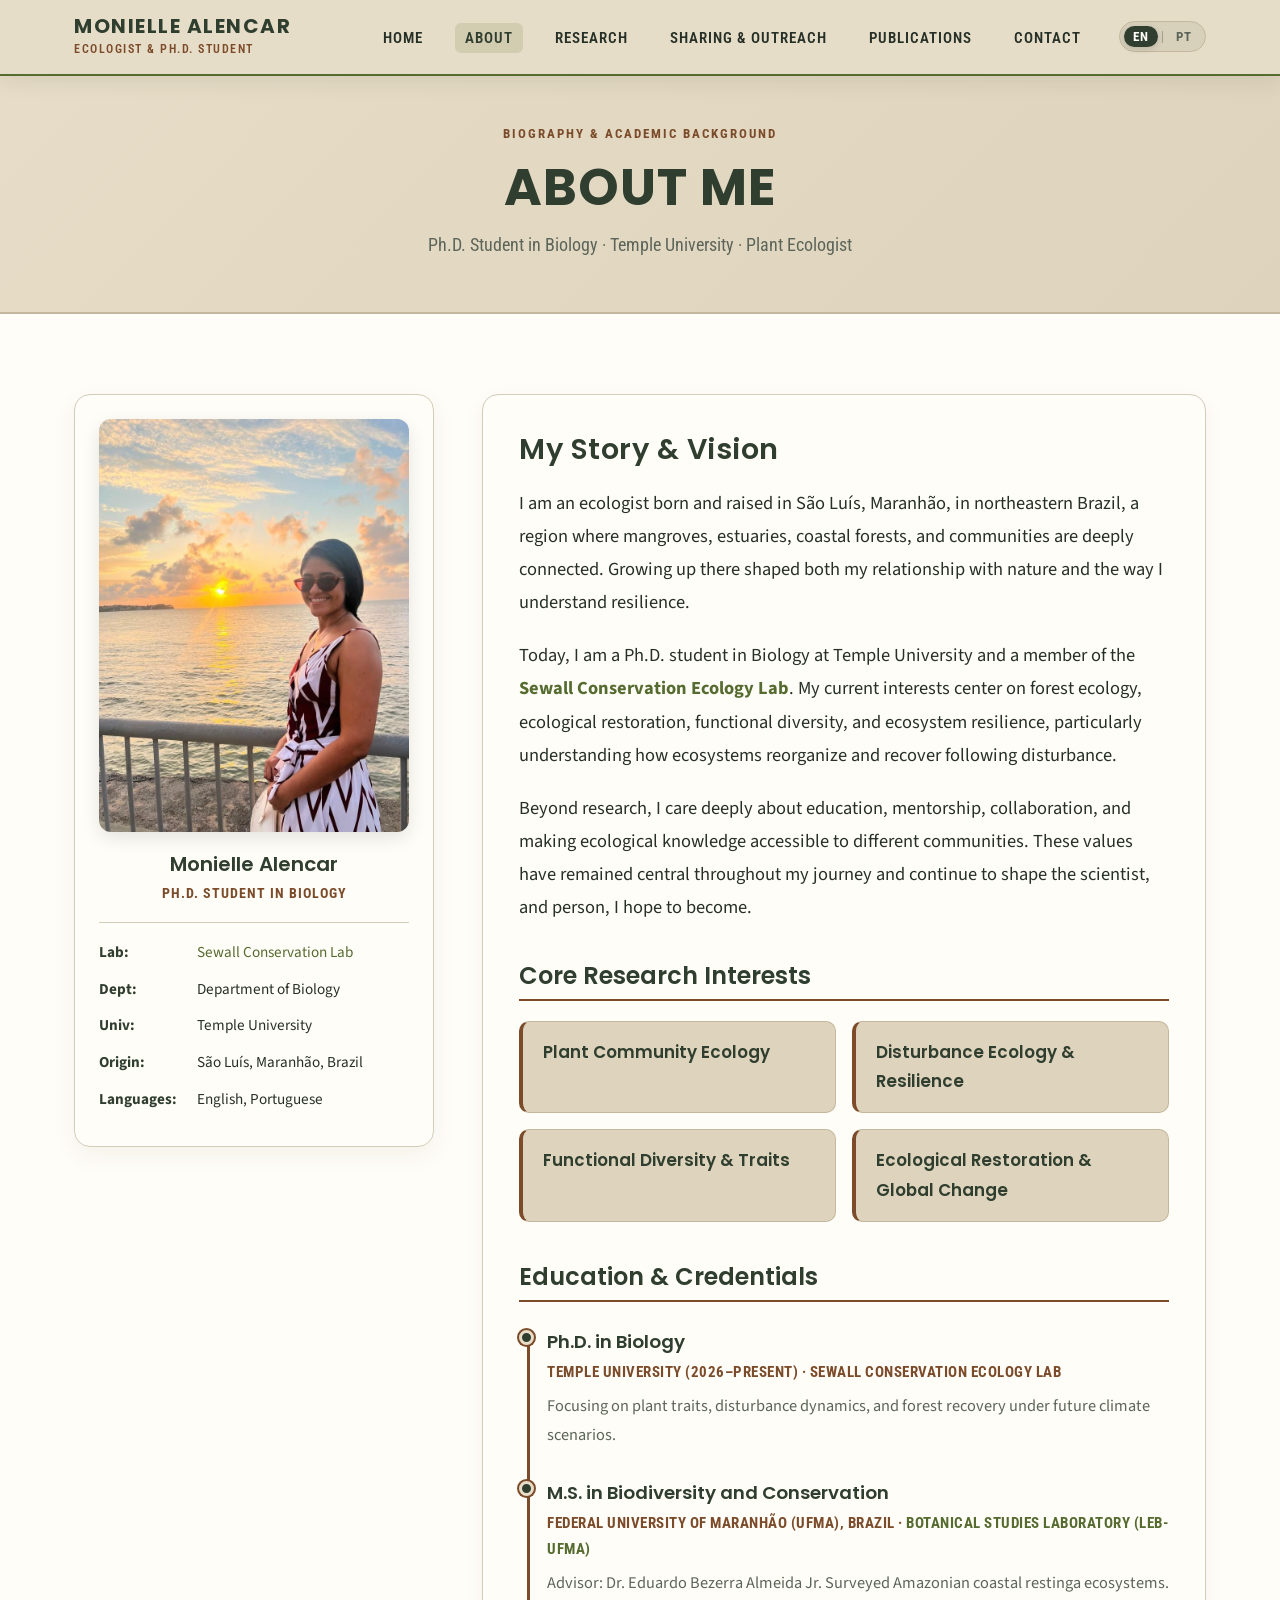
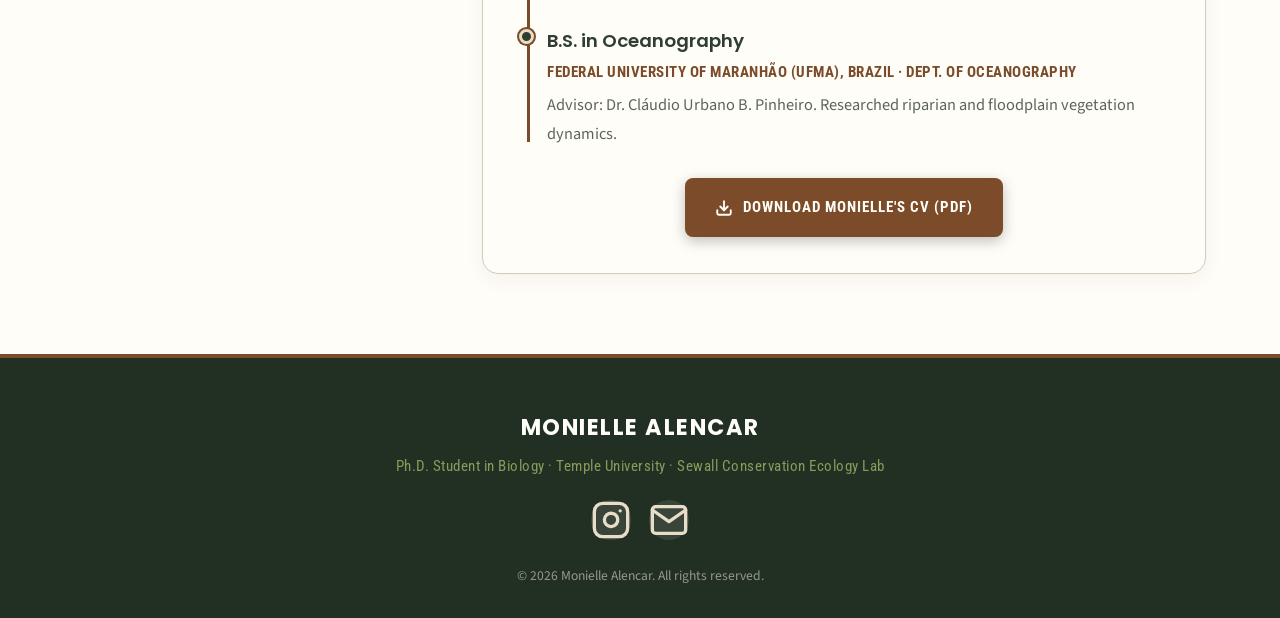
==== commit 20062c77: "Update about.html" ====
--- a/about.html
+++ b/about.html
@@ -205,10 +205,23 @@
                   <span class="lang-en">M.S. in Biodiversity and Conservation</span>
                   <span class="lang-pt" style="display:none;">Mestrado em Biodiversidade e Conservação</span>
                 </div>
-                <div class="timeline-meta">
-                  <span class="lang-en">Federal University of Maranhão (UFMA), Brazil &middot; Botanical Studies Laboratory (LEB-UFMA)</span>
-                  <span class="lang-pt" style="display:none;">Universidade Federal do Maranhão (UFMA) &middot; Laboratório de Estudos Botânicos (LEB-UFMA)</span>
-                </div>
+               <div class="timeline-meta">
+
+  <span class="lang-en">
+    Federal University of Maranhão (UFMA), Brazil &middot;
+    <a href="https://lebufma.com.br/" target="_blank" rel="noopener">
+      Botanical Studies Laboratory (LEB-UFMA)
+    </a>
+  </span>
+
+  <span class="lang-pt" style="display:none;">
+    Universidade Federal do Maranhão (UFMA) &middot;
+    <a href="https://lebufma.com.br/" target="_blank" rel="noopener">
+      Laboratório de Estudos Botânicos (LEB-UFMA)
+    </a>
+  </span>
+
+</div>
                 <div class="timeline-desc">
                   <span class="lang-en">Advisor: Dr. Eduardo Bezerra Almeida Jr. Surveyed Amazonian coastal restinga ecosystems.</span>
                   <span class="lang-pt" style="display:none;">Orientador: Dr. Eduardo Bezerra Almeida Jr. Pesquisa sobre restingas amazônicas.</span>
--- a/css/style.css
+++ b/css/style.css
@@ -1102,3 +1102,292 @@
     grid-template-columns: 1fr;
   }
 }
+/* ============================================================
+   MONIELLE ALENCAR — FOREST & WALNUT COLOR PALETTE
+   Experimental Theme
+   ============================================================ */
+
+:root {
+
+  /* Main Forest Colors */
+  --color-primary: #2F3E2E;
+  --color-primary-light: #556B2F;
+  --color-primary-dark: #223024;
+
+  /* Earth / Botanical Accents */
+  --color-accent: #7B4B2A;
+  --color-accent-light: #8A9A5B;
+  --color-spruce: #556B2F;
+
+  /* Backgrounds */
+  --color-cream: #E7DDC8;
+  --color-cream-dark: #DED3BC;
+  --color-white: #FFFDF8;
+
+  /* Text */
+  --color-text: #263027;
+  --color-text-light: #5C6559;
+
+  /* Borders */
+  --color-border: #D2CCB9;
+  --color-border-warm: #C4B79D;
+}
+
+
+/* ============================================================
+   NAVIGATION
+   ============================================================ */
+
+.navbar {
+  background: rgba(231, 221, 200, 0.96);
+  border-bottom-color: var(--color-primary-light);
+  box-shadow: 0 4px 20px rgba(47, 62, 46, 0.10);
+}
+
+.nav-logo {
+  color: var(--color-primary);
+}
+
+.nav-logo-sub {
+  color: var(--color-accent);
+}
+
+.nav-link:hover,
+.nav-link.active {
+  color: var(--color-primary);
+  background: rgba(85, 107, 47, 0.14);
+}
+
+.lang-switcher {
+  background: rgba(47, 62, 46, 0.08);
+  border-color: var(--color-border-warm);
+}
+
+.lang-btn.active {
+  background: var(--color-primary);
+}
+
+
+/* ============================================================
+   HOMEPAGE HERO
+   ============================================================ */
+
+.moni-hero {
+  background:
+    linear-gradient(
+      135deg,
+      rgba(47, 62, 46, 0.92) 0%,
+      rgba(85, 107, 47, 0.78) 55%,
+      rgba(123, 75, 42, 0.72) 100%
+    ),
+    url('../Photos/research-phd-forest.jpg') center/cover no-repeat;
+
+  border-bottom-color: var(--color-accent);
+}
+
+.moni-badge {
+  background: var(--color-accent);
+}
+
+.moni-hero-subtitle {
+  color: #DDE4B7;
+}
+
+.moni-hero-frame::before {
+  background: var(--color-accent);
+}
+
+
+/* ============================================================
+   BUTTONS
+   ============================================================ */
+
+.btn-primary {
+  background: var(--color-accent);
+  border-color: var(--color-accent);
+}
+
+.btn-primary:hover {
+  background: #8A5A35;
+  border-color: #8A5A35;
+}
+
+.btn-secondary:hover {
+  color: var(--color-primary);
+}
+
+
+/* ============================================================
+   PAGE HEADERS
+   ============================================================ */
+
+.moni-page-header {
+  background:
+    linear-gradient(
+      135deg,
+      var(--color-cream) 0%,
+      var(--color-cream-dark) 100%
+    );
+
+  border-bottom-color: var(--color-border-warm);
+}
+
+.moni-page-tag {
+  color: var(--color-accent);
+}
+
+
+/* ============================================================
+   SECTION HEADINGS
+   ============================================================ */
+
+.section-header h2 {
+  color: var(--color-primary);
+}
+
+.section-line {
+  background: var(--color-accent);
+}
+
+
+/* ============================================================
+   QUOTE / CALLOUT BANNER
+   ============================================================ */
+
+.pptx-callout-banner {
+  background:
+    linear-gradient(
+      135deg,
+      #2F3E2E 0%,
+      #3E4F2E 55%,
+      #556B2F 100%
+    );
+
+  border-left-color: var(--color-accent);
+
+  box-shadow:
+    0 10px 28px rgba(47, 62, 46, 0.20);
+}
+
+.pptx-callout-banner::before {
+  color: rgba(138, 154, 91, 0.20);
+}
+
+
+/* ============================================================
+   RESEARCH / CONTENT CARDS
+   ============================================================ */
+
+.pillar-card {
+  border-top-color: var(--color-accent);
+  box-shadow: 0 6px 18px rgba(47, 62, 46, 0.07);
+}
+
+.pillar-card:hover {
+  border-top-color: var(--color-primary);
+  box-shadow: 0 12px 30px rgba(47, 62, 46, 0.14);
+}
+
+.pillar-card h3 {
+  color: var(--color-primary);
+}
+
+
+/* ============================================================
+   ABOUT / INTERESTS
+   ============================================================ */
+
+.interest-pill {
+  background: var(--color-cream-dark);
+  border-color: var(--color-border-warm);
+  border-left-color: var(--color-accent);
+  color: var(--color-primary);
+}
+
+.interest-pill:hover {
+  background: var(--color-primary);
+  color: var(--color-white);
+  border-left-color: var(--color-accent-light);
+}
+
+
+/* ============================================================
+   TIMELINE
+   ============================================================ */
+
+.timeline::before {
+  background: var(--color-accent);
+}
+
+.timeline-dot {
+  background: var(--color-primary);
+  border-color: var(--color-cream);
+  box-shadow: 0 0 0 2px var(--color-accent);
+}
+
+.timeline-degree {
+  color: var(--color-primary);
+}
+
+.timeline-meta {
+  color: var(--color-accent);
+}
+
+
+/* ============================================================
+   RESEARCH CARDS
+   ============================================================ */
+
+.research-badge-tag {
+  background: var(--color-primary-light);
+}
+
+.research-card-featured h3 {
+  color: var(--color-primary);
+}
+
+.trait-tag {
+  background: var(--color-cream-dark);
+  color: var(--color-primary);
+  border-color: var(--color-border-warm);
+}
+
+.pi-tag {
+  color: var(--color-accent);
+}
+
+
+/* ============================================================
+   SHARING & OUTREACH
+   ============================================================ */
+
+.sharing-card {
+  box-shadow: 0 6px 20px rgba(47, 62, 46, 0.07);
+}
+
+.sharing-card:hover {
+  box-shadow: 0 12px 30px rgba(47, 62, 46, 0.14);
+}
+
+
+/* ============================================================
+   GENERAL LINKS
+   ============================================================ */
+
+a {
+  color: var(--color-primary-light);
+}
+
+a:hover {
+  color: var(--color-accent);
+}
+
+
+/* ============================================================
+   TEXT SELECTION
+   ============================================================ */
+
+::selection {
+  background: var(--color-primary);
+  color: var(--color-white);
+}
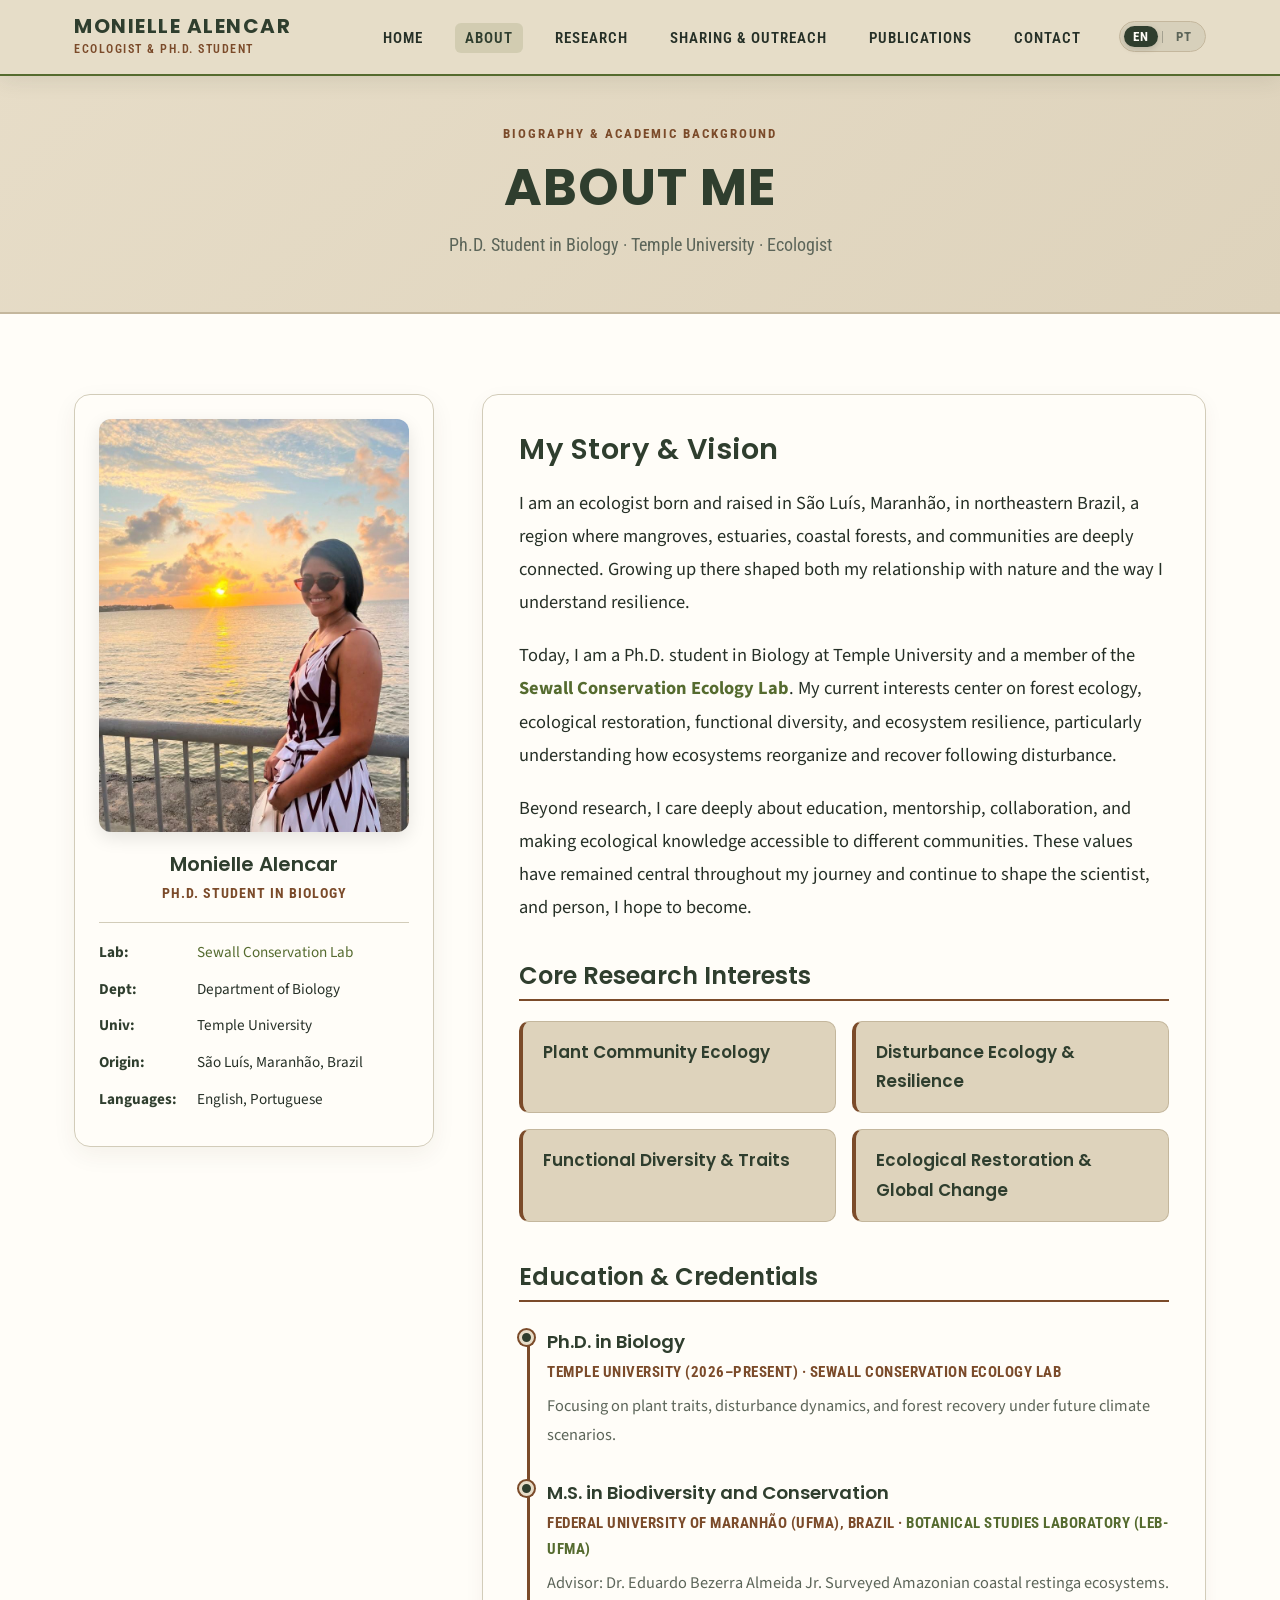
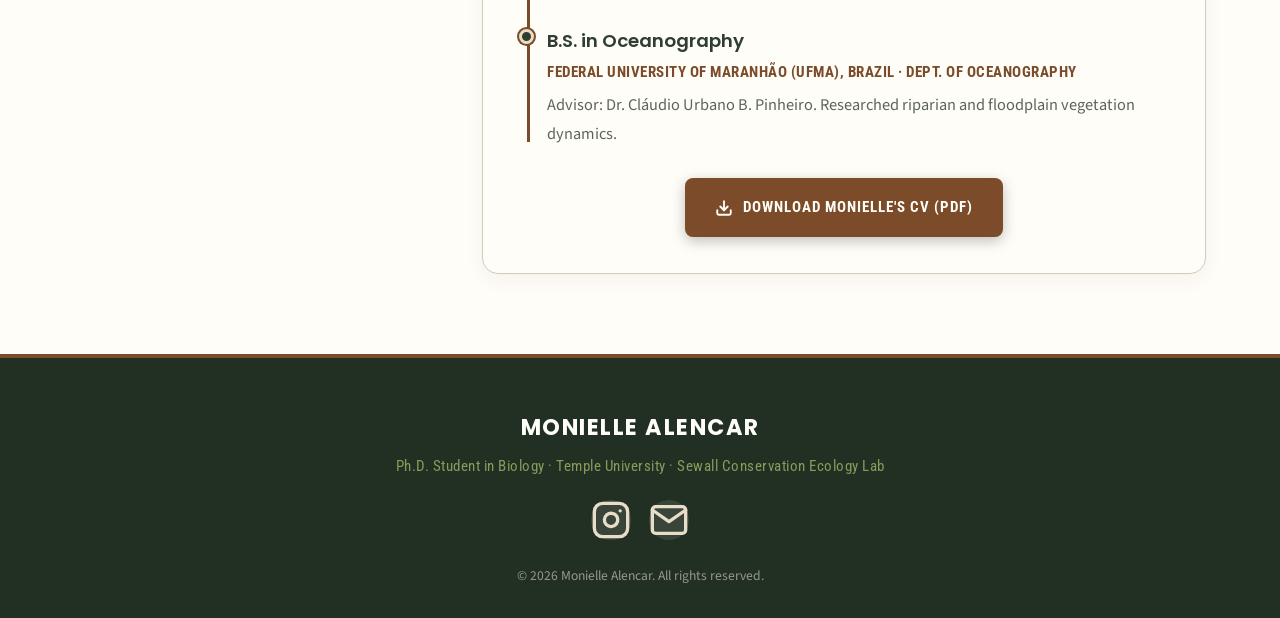
==== commit 7ae95d55: "Update about.html" ====
--- a/about.html
+++ b/about.html
@@ -18,7 +18,7 @@
         <span class="nav-logo">Monielle Alencar</span>
         <span class="nav-logo-sub">
           <span class="lang-en">ECOLOGIST &amp; PH.D. STUDENT</span>
-          <span class="lang-pt" style="display:none;">ECOLÓGIST &amp; DOUTORANDA</span>
+          <span class="lang-pt" style="display:none;">ECOLÓGA &amp; DOUTORANDA</span>
         </span>
       </a>
       <div class="nav-right-wrap">
@@ -73,8 +73,8 @@
           <span class="lang-pt" style="display:none;">SOBRE MIM</span>
         </h1>
         <p>
-          <span class="lang-en">Ph.D. Student in Biology &middot; Temple University &middot; Plant Ecologist</span>
-          <span class="lang-pt" style="display:none;">Doutoranda em Biologia &middot; Temple University &middot; Ecóloga Vegetal</span>
+          <span class="lang-en">Ph.D. Student in Biology &middot; Temple University &middot; Ecologist</span>
+          <span class="lang-pt" style="display:none;">Doutoranda em Biologia &middot; Temple University &middot; Ecóloga </span>
         </p>
       </div>
     </header>
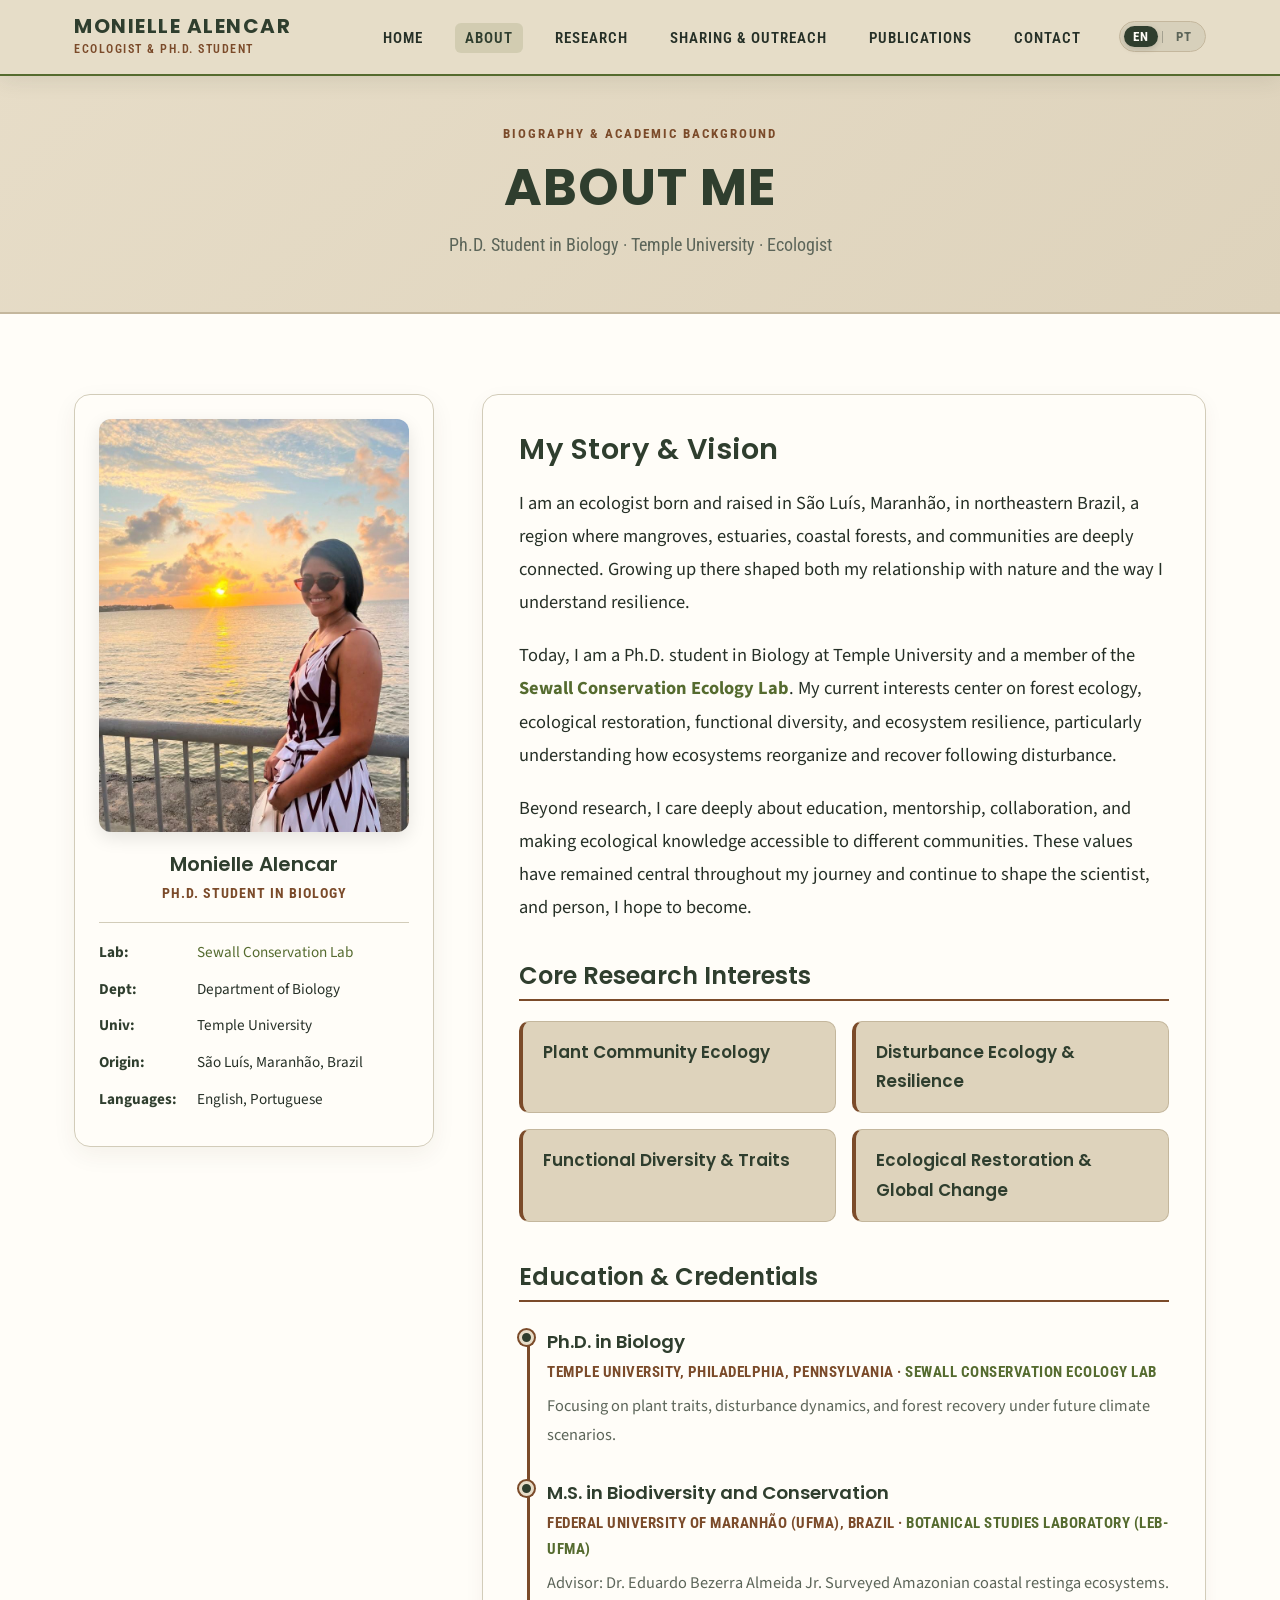
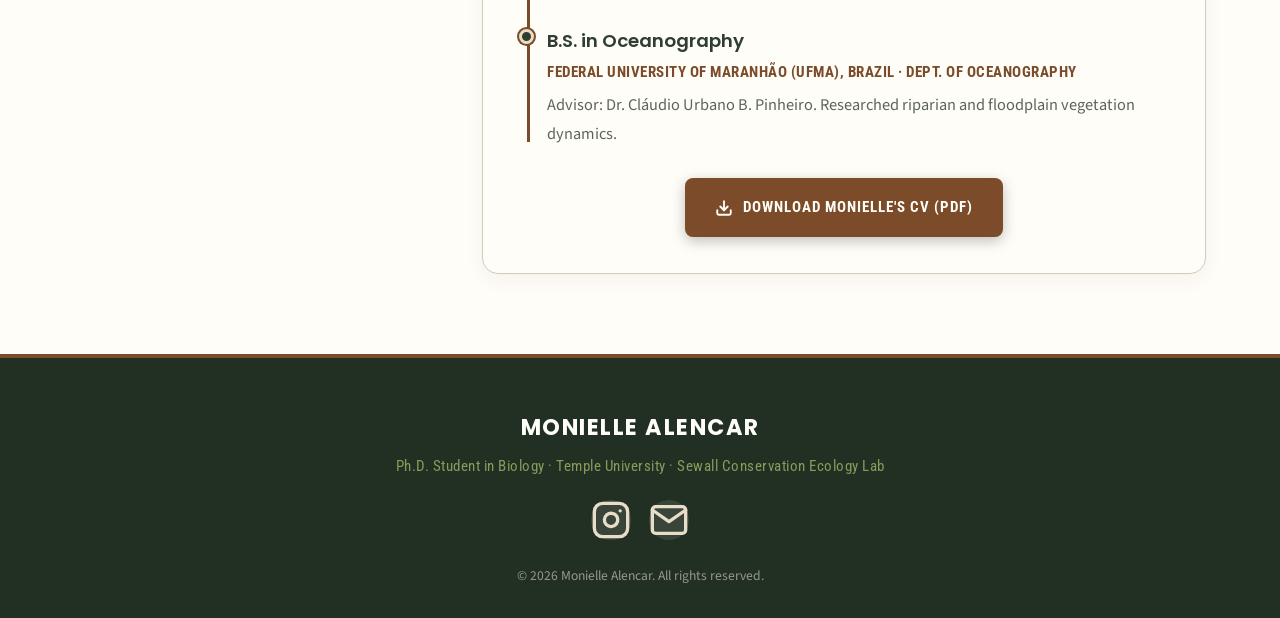
==== commit 2ef7cc12: "Update about.html" ====
--- a/about.html
+++ b/about.html
@@ -189,10 +189,27 @@
                   <span class="lang-en">Ph.D. in Biology</span>
                   <span class="lang-pt" style="display:none;">Doutorado em Biologia</span>
                 </div>
-                <div class="timeline-meta">
-                  <span class="lang-en">Temple University (2026–Present) &middot; Sewall Conservation Ecology Lab</span>
-                  <span class="lang-pt" style="display:none;">Temple University (2026–Presente) &middot; Sewall Conservation Ecology Lab</span>
-                </div>
+               
+<div class="timeline-meta">
+  <span class="lang-en">
+    Temple University, Philadelphia, Pennsylvania &middot;
+    <a href="https://sites.temple.edu/bjsewall/"
+       target="_blank"
+       rel="noopener">
+      Sewall Conservation Ecology Lab
+    </a>
+  </span>
+
+  <span class="lang-pt" style="display:none;">
+    Temple University, Filadélfia, Pensilvânia &middot;
+    <a href="https://sites.temple.edu/bjsewall/"
+       target="_blank"
+       rel="noopener">
+      Sewall Conservation Ecology Lab
+    </a>
+  </span>
+</div>
+
                 <div class="timeline-desc">
                   <span class="lang-en">Focusing on plant traits, disturbance dynamics, and forest recovery under future climate scenarios.</span>
                   <span class="lang-pt" style="display:none;">Foco em atributos de plantas, dinâmica de distúrbios e recuperação florestal sob cenários climáticos futuros.</span>
@@ -246,7 +263,9 @@
             </div>
 
             <div style="margin-top: 30px; text-align: center;">
-              <a href="Monielle_Alencar_CV.pdf" target="_blank" rel="noopener" class="btn btn-primary">
+             
+<a href="Monielle_Alencar_CV_2026.pdf" download class="btn btn-primary">
+
                 <svg width="18" height="18" viewBox="0 0 24 24" fill="none" stroke="currentColor" stroke-width="2.5" stroke-linecap="round" stroke-linejoin="round"><path d="M21 15v4a2 2 0 0 1-2 2H5a2 2 0 0 1-2-2v-4"/><polyline points="7 10 12 15 17 10"/><line x1="12" y1="15" x2="12" y2="3"/></svg>
                 <span class="lang-en">Download Monielle's CV (PDF)</span>
                 <span class="lang-pt" style="display:none;">Baixar Currículo de Monielle (PDF)</span>
